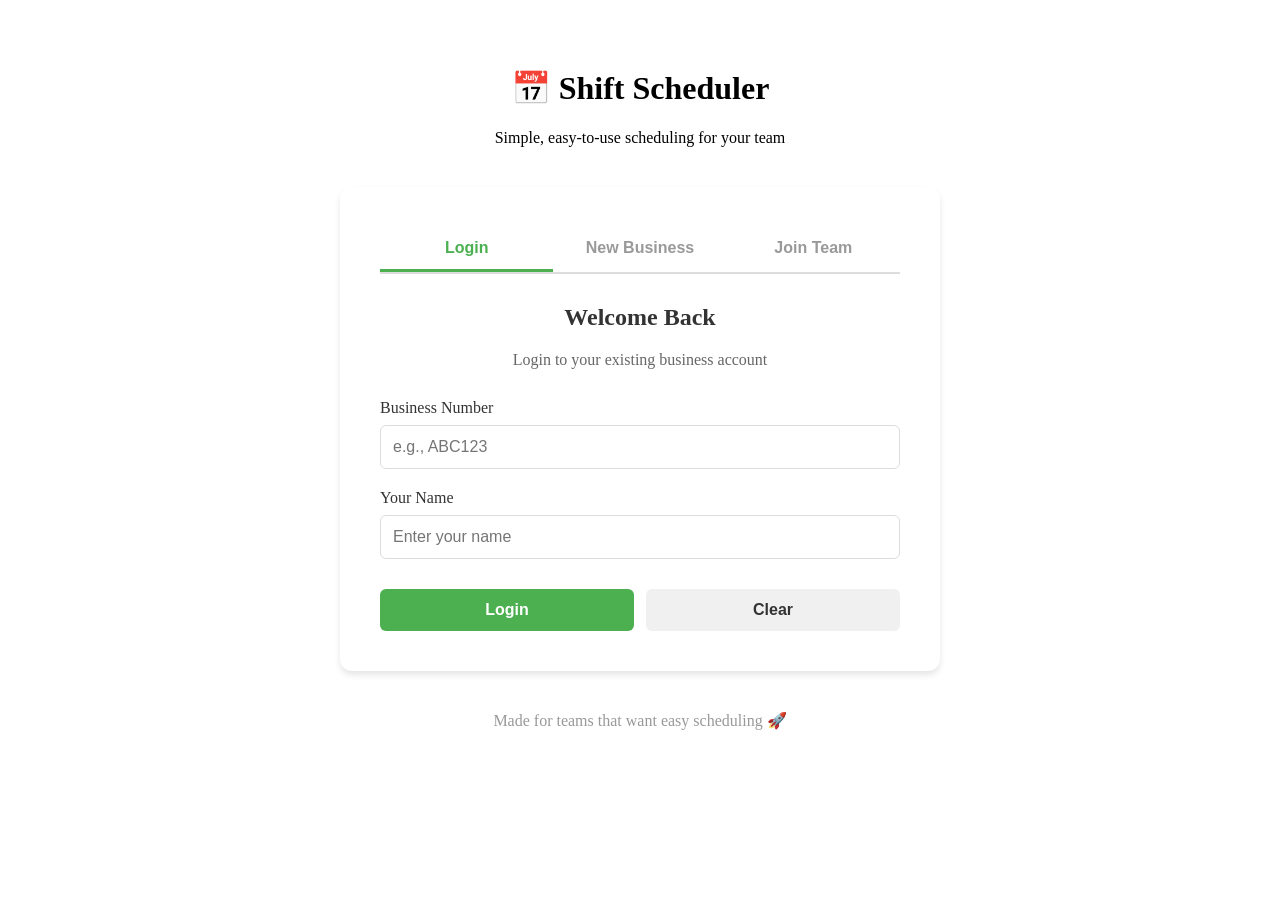
==== templates/login.html @ b57e7d48 "Initial commit: Clean state for Shift Scheduler" ====
<!DOCTYPE html>
<html lang="en">
<head>
    <meta charset="UTF-8">
    <meta name="viewport" content="width=device-width, initial-scale=1.0">
    <title>Login - Shift Scheduler</title>
    <link rel="stylesheet" href="{{ url_for('static', filename='style.css') }}">
    <style>
        .login-container {
            max-width: 600px;
            margin: 0 auto;
            padding: 40px 20px;
        }

        .login-card {
            background: white;
            border-radius: 12px;
            box-shadow: 0 4px 6px rgba(0, 0, 0, 0.1);
            padding: 40px;
            margin-bottom: 20px;
        }

        .login-card h2 {
            margin-top: 0;
            color: #333;
            text-align: center;
            font-size: 24px;
        }

        .login-card p {
            color: #666;
            text-align: center;
            margin-bottom: 30px;
        }

        .form-group {
            margin-bottom: 20px;
        }

        .form-group label {
            display: block;
            margin-bottom: 8px;
            color: #333;
            font-weight: 500;
        }

        .form-group input,
        .form-group select {
            width: 100%;
            padding: 12px;
            border: 1px solid #ddd;
            border-radius: 6px;
            font-size: 16px;
            box-sizing: border-box;
            transition: border-color 0.3s;
        }

        .form-group input:focus,
        .form-group select:focus {
            outline: none;
            border-color: #4CAF50;
            box-shadow: 0 0 5px rgba(76, 175, 80, 0.3);
        }

        .button-group {
            display: flex;
            gap: 12px;
            margin-top: 30px;
        }

        .button-group button {
            flex: 1;
            padding: 12px 24px;
            font-size: 16px;
            border: none;
            border-radius: 6px;
            cursor: pointer;
            font-weight: 600;
            transition: all 0.3s;
        }

        .btn-primary {
            background: #4CAF50;
            color: white;
        }

        .btn-primary:hover {
            background: #45a049;
            transform: translateY(-2px);
            box-shadow: 0 4px 12px rgba(76, 175, 80, 0.3);
        }

        .btn-secondary {
            background: #f0f0f0;
            color: #333;
            border: 2px solid #ddd;
        }

        .btn-secondary:hover {
            background: #e8e8e8;
            border-color: #4CAF50;
        }

        .divider {
            text-align: center;
            margin: 30px 0;
            color: #999;
            position: relative;
        }

        .divider::before {
            content: '';
            position: absolute;
            left: 0;
            top: 50%;
            width: 100%;
            height: 1px;
            background: #ddd;
        }

        .divider span {
            background: white;
            position: relative;
            padding: 0 10px;
        }

        .error-message {
            background: #ffebee;
            color: #c62828;
            padding: 12px;
            border-radius: 6px;
            margin-bottom: 20px;
            display: none;
        }

        .success-message {
            background: #e8f5e9;
            color: #2e7d32;
            padding: 12px;
            border-radius: 6px;
            margin-bottom: 20px;
            display: none;
        }

        .loading {
            display: none;
            text-align: center;
            color: #666;
        }

        .spinner {
            display: inline-block;
            width: 20px;
            height: 20px;
            border: 3px solid #f0f0f0;
            border-top: 3px solid #4CAF50;
            border-radius: 50%;
            animation: spin 1s linear infinite;
        }

        @keyframes spin {
            0% { transform: rotate(0deg); }
            100% { transform: rotate(360deg); }
        }

        .tabs {
            display: flex;
            gap: 0;
            margin-bottom: 30px;
            border-bottom: 2px solid #ddd;
        }

        .tab-button {
            flex: 1;
            padding: 12px;
            background: none;
            border: none;
            cursor: pointer;
            font-weight: 600;
            color: #999;
            font-size: 16px;
            border-bottom: 3px solid transparent;
            transition: all 0.3s;
        }

        .tab-button.active {
            color: #4CAF50;
            border-bottom-color: #4CAF50;
        }

        .tab-button:hover {
            color: #4CAF50;
        }

        .tab-content {
            display: none;
        }

        .tab-content.active {
            display: block;
        }

        .features-list-login {
            list-style: none;
            padding: 0;
            margin: 20px 0;
        }

        .features-list-login li {
            padding: 10px 0;
            color: #666;
            display: flex;
            align-items: center;
            gap: 10px;
        }

        .features-list-login li::before {
            content: '✓';
            color: #4CAF50;
            font-weight: bold;
            font-size: 18px;
        }
    </style>
</head>
<body>
    <div class="login-container">
        <header style="text-align: center; margin-bottom: 40px;">
            <div class="header-content">
                <h1>📅 Shift Scheduler</h1>
                <p>Simple, easy-to-use scheduling for your team</p>
            </div>
        </header>

        <div class="login-card">
            <div id="errorMessage" class="error-message"></div>
            <div id="successMessage" class="success-message"></div>

            <div class="tabs">
                <button class="tab-button active" onclick="switchTab('login')">Login</button>
                <button class="tab-button" onclick="switchTab('register')">New Business</button>
                <button class="tab-button" onclick="switchTab('join')">Join Team</button>
            </div>

            <!-- LOGIN TAB -->
            <div id="login" class="tab-content active">
                <h2>Welcome Back</h2>
                <p>Login to your existing business account</p>

                <form id="loginForm">
                    <div class="form-group">
                        <label for="businessNumber">Business Number</label>
                        <input type="text" id="businessNumber" placeholder="e.g., ABC123" required>
                    </div>
                    
                    <div class="form-group">
                        <label for="userName">Your Name</label>
                        <input type="text" id="userName" placeholder="Enter your name" required>
                    </div>

                    <div id="loginLoading" class="loading">
                        <div class="spinner"></div>
                        <p>Checking credentials...</p>
                    </div>

                    <div class="button-group">
                        <button type="submit" class="btn-primary">Login</button>
                        <button type="reset" class="btn-secondary">Clear</button>
                    </div>
                </form>
            </div>

            <!-- REGISTER TAB -->
            <div id="register" class="tab-content">
                <h2>Create New Business</h2>
                <p>Start scheduling with your team</p>

                <form id="registerForm">
                    <div class="form-group">
                        <label for="regBusinessName">Business Name</label>
                        <input type="text" id="regBusinessName" placeholder="e.g., Acme Hospital" required>
                    </div>

                    <div class="form-group">
                        <label for="regManagerName">Your Name</label>
                        <input type="text" id="regManagerName" placeholder="Enter your name" required>
                    </div>

                    <div id="registerLoading" class="loading">
                        <div class="spinner"></div>
                        <p>Creating business...</p>
                    </div>

                    <div class="button-group">
                        <button type="submit" class="btn-primary">Create Business</button>
                        <button type="reset" class="btn-secondary">Clear</button>
                    </div>
                </form>

                <div class="divider"><span>or</span></div>

                <div style="background: #f9f9f9; padding: 15px; border-radius: 6px; margin-top: 20px;">
                    <p style="margin: 0 0 10px 0; font-weight: 600; color: #333;">You'll get:</p>
                    <ul class="features-list-login">
                        <li>Unique business number to share with team</li>
                        <li>Worker & shift management</li>
                        <li>Interest-based scheduling</li>
                        <li>AI-powered schedule optimization</li>
                    </ul>
                </div>
            </div>

            <!-- JOIN TAB -->
            <div id="join" class="tab-content">
                <h2>Join an Existing Team</h2>
                <p>Use your team's business number to join</p>

                <form id="joinForm">
                    <div class="form-group">
                        <label for="joinBusinessNumber">Business Number</label>
                        <input type="text" id="joinBusinessNumber" placeholder="Ask your manager for this" required>
                    </div>

                    <div class="form-group">
                        <label for="joinName">Your Full Name</label>
                        <input type="text" id="joinName" placeholder="Enter your name" required>
                    </div>

                    <div class="form-group">
                        <label for="joinRole">Your Role</label>
                        <select id="joinRole" required>
                            <option value="">-- Select Role --</option>
                            <option value="Worker">Worker</option>
                            <option value="Manager">Manager (if authorized)</option>
                        </select>
                    </div>

                    <div id="joinLoading" class="loading">
                        <div class="spinner"></div>
                        <p>Joining team...</p>
                    </div>

                    <div class="button-group">
                        <button type="submit" class="btn-primary">Join Team</button>
                        <button type="reset" class="btn-secondary">Clear</button>
                    </div>
                </form>
            </div>
        </div>

        <footer style="text-align: center; color: #999; margin-top: 40px;">
            <p>Made for teams that want easy scheduling 🚀</p>
        </footer>
    </div>

    <script>
        function switchTab(tabName) {
            // Hide all tabs
            document.querySelectorAll('.tab-content').forEach(el => {
                el.classList.remove('active');
            });
            document.querySelectorAll('.tab-button').forEach(el => {
                el.classList.remove('active');
            });

            // Show selected tab
            document.getElementById(tabName).classList.add('active');
            event.target.classList.add('active');

            // Clear messages
            clearMessages();
        }

        function showError(message) {
            const el = document.getElementById('errorMessage');
            el.textContent = message;
            el.style.display = 'block';
            setTimeout(() => { el.style.display = 'none'; }, 5000);
        }

        function showSuccess(message) {
            const el = document.getElementById('successMessage');
            el.textContent = message;
            el.style.display = 'block';
        }

        function clearMessages() {
            document.getElementById('errorMessage').style.display = 'none';
            document.getElementById('successMessage').style.display = 'none';
        }

        function showLoading(loadingId, show) {
            const el = document.getElementById(loadingId);
            el.style.display = show ? 'block' : 'none';
        }

        // LOGIN FORM
        document.getElementById('loginForm').addEventListener('submit', async (e) => {
            e.preventDefault();
            clearMessages();
            showLoading('loginLoading', true);

            const businessNumber = document.getElementById('businessNumber').value.trim();
            const userName = document.getElementById('userName').value.trim();

            if (!businessNumber || !userName) {
                showError('Please fill in all fields');
                showLoading('loginLoading', false);
                return;
            }

            try {
                const response = await fetch(`/api/login`, {
                    method: 'POST',
                    headers: { 'Content-Type': 'application/json' },
                    body: JSON.stringify({
                        business_number: businessNumber,
                        user_name: userName
                    })
                });

                const data = await response.json();
                
                if (response.ok && data.success) {
                    showSuccess('Login successful! Redirecting...');
                    setTimeout(() => {
                        if (data.user_role === 'Manager') {
                            window.location.href = '/setup';
                        } else {
                            window.location.href = '/availability';
                        }
                    }, 1000);
                } else {
                    showError(data.error || 'Login failed');
                }
            } catch (error) {
                showError('Error: ' + error.message);
            } finally {
                showLoading('loginLoading', false);
            }
        });

        // REGISTER FORM
        document.getElementById('registerForm').addEventListener('submit', async (e) => {
            e.preventDefault();
            clearMessages();
            showLoading('registerLoading', true);

            const businessName = document.getElementById('regBusinessName').value.trim();
            const managerName = document.getElementById('regManagerName').value.trim();

            if (!businessName || !managerName) {
                showError('Please fill in all fields');
                showLoading('registerLoading', false);
                return;
            }

            try {
                const response = await fetch('/api/register-business', {
                    method: 'POST',
                    headers: { 'Content-Type': 'application/json' },
                    body: JSON.stringify({
                        business_name: businessName,
                        manager_name: managerName
                    })
                });

                const data = await response.json();

                if (response.ok && data.success) {
                    showSuccess(`✅ Business "${data.business_name}" created! Your business number: ${data.business_number}`);
                    setTimeout(() => {
                        window.location.href = '/setup';
                    }, 2000);
                } else {
                    showError(data.error || 'Registration failed');
                }
            } catch (error) {
                showError('Error: ' + error.message);
            } finally {
                showLoading('registerLoading', false);
            }
        });

        // JOIN FORM
        document.getElementById('joinForm').addEventListener('submit', async (e) => {
            e.preventDefault();
            clearMessages();
            showLoading('joinLoading', true);

            const businessNumber = document.getElementById('joinBusinessNumber').value.trim();
            const name = document.getElementById('joinName').value.trim();
            const role = document.getElementById('joinRole').value;

            if (!businessNumber || !name || !role) {
                showError('Please fill in all fields');
                showLoading('joinLoading', false);
                return;
            }

            try {
                const response = await fetch(`/join/${businessNumber}`, {
                    method: 'POST',
                    headers: { 'Content-Type': 'application/json' },
                    body: JSON.stringify({
                        name: name,
                        role: role
                    })
                });

                const data = await response.json();

                if (response.ok && data.success) {
                    showSuccess('Successfully joined team! Redirecting...');
                    setTimeout(() => {
                        if (role === 'Manager') {
                            window.location.href = '/setup';
                        } else {
                            window.location.href = '/availability';
                        }
                    }, 1000);
                } else {
                    showError(data.error || 'Failed to join team');
                }
            } catch (error) {
                showError('Error: ' + error.message);
            } finally {
                showLoading('joinLoading', false);
            }
        });
    </script>
</body>
</html>
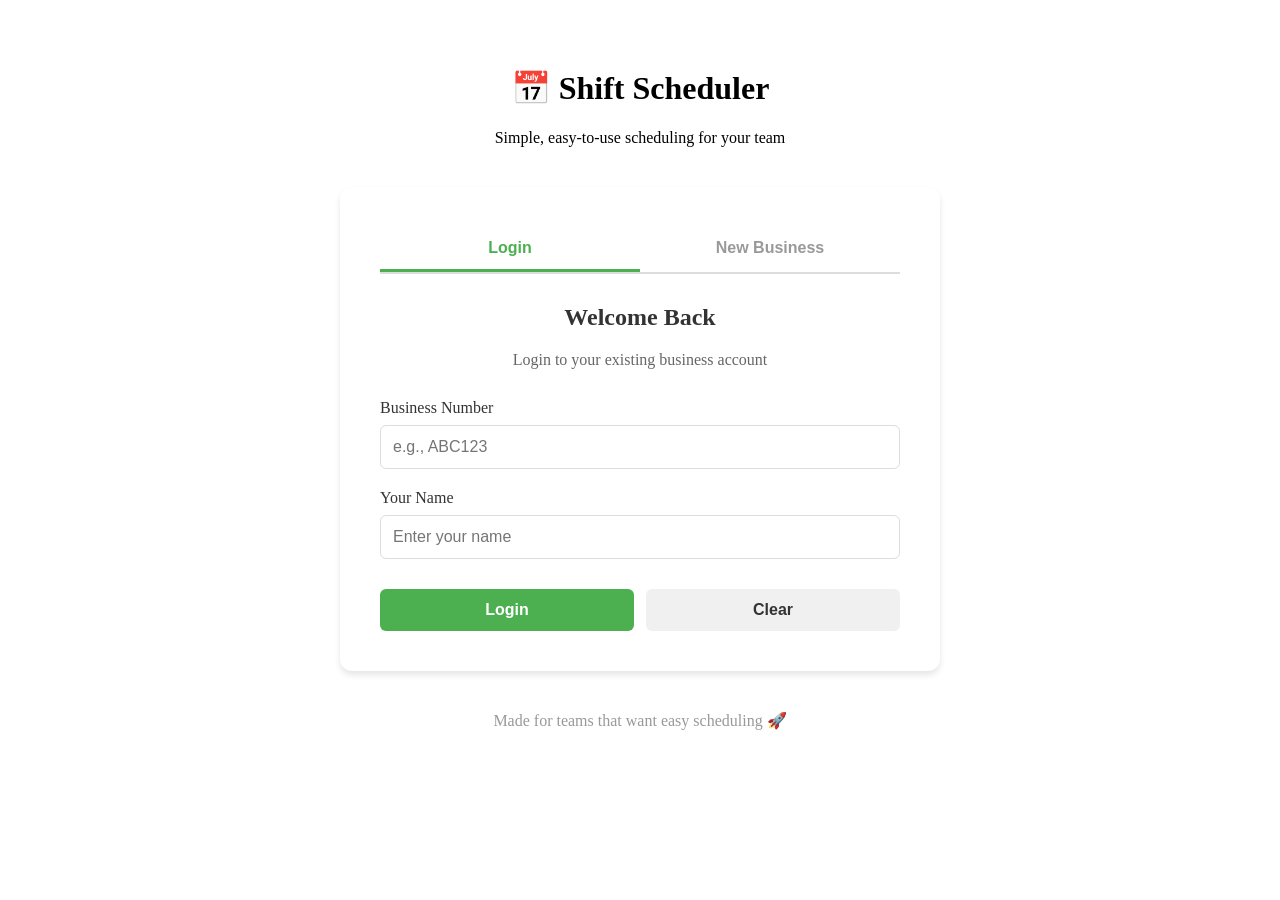
==== commit cda45500: "fixed system" ====
--- a/templates/login.html
+++ b/templates/login.html
@@ -238,7 +238,6 @@
             <div class="tabs">
                 <button class="tab-button active" onclick="switchTab('login')">Login</button>
                 <button class="tab-button" onclick="switchTab('register')">New Business</button>
-                <button class="tab-button" onclick="switchTab('join')">Join Team</button>
             </div>
 
             <!-- LOGIN TAB -->
@@ -310,41 +309,8 @@
             </div>
 
             <!-- JOIN TAB -->
-            <div id="join" class="tab-content">
-                <h2>Join an Existing Team</h2>
-                <p>Use your team's business number to join</p>
-
-                <form id="joinForm">
-                    <div class="form-group">
-                        <label for="joinBusinessNumber">Business Number</label>
-                        <input type="text" id="joinBusinessNumber" placeholder="Ask your manager for this" required>
-                    </div>
-
-                    <div class="form-group">
-                        <label for="joinName">Your Full Name</label>
-                        <input type="text" id="joinName" placeholder="Enter your name" required>
-                    </div>
-
-                    <div class="form-group">
-                        <label for="joinRole">Your Role</label>
-                        <select id="joinRole" required>
-                            <option value="">-- Select Role --</option>
-                            <option value="Worker">Worker</option>
-                            <option value="Manager">Manager (if authorized)</option>
-                        </select>
-                    </div>
-
-                    <div id="joinLoading" class="loading">
-                        <div class="spinner"></div>
-                        <p>Joining team...</p>
-                    </div>
-
-                    <div class="button-group">
-                        <button type="submit" class="btn-primary">Join Team</button>
-                        <button type="reset" class="btn-secondary">Clear</button>
-                    </div>
-                </form>
-            </div>
+            <!-- This option has been removed -->
+
         </div>
 
         <footer style="text-align: center; color: #999; margin-top: 40px;">
@@ -481,52 +447,9 @@
             }
         });
 
-        // JOIN FORM
-        document.getElementById('joinForm').addEventListener('submit', async (e) => {
-            e.preventDefault();
-            clearMessages();
-            showLoading('joinLoading', true);
-
-            const businessNumber = document.getElementById('joinBusinessNumber').value.trim();
-            const name = document.getElementById('joinName').value.trim();
-            const role = document.getElementById('joinRole').value;
-
-            if (!businessNumber || !name || !role) {
-                showError('Please fill in all fields');
-                showLoading('joinLoading', false);
-                return;
-            }
-
-            try {
-                const response = await fetch(`/join/${businessNumber}`, {
-                    method: 'POST',
-                    headers: { 'Content-Type': 'application/json' },
-                    body: JSON.stringify({
-                        name: name,
-                        role: role
-                    })
-                });
-
-                const data = await response.json();
-
-                if (response.ok && data.success) {
-                    showSuccess('Successfully joined team! Redirecting...');
-                    setTimeout(() => {
-                        if (role === 'Manager') {
-                            window.location.href = '/setup';
-                        } else {
-                            window.location.href = '/availability';
-                        }
-                    }, 1000);
-                } else {
-                    showError(data.error || 'Failed to join team');
-                }
-            } catch (error) {
-                showError('Error: ' + error.message);
-            } finally {
-                showLoading('joinLoading', false);
-            }
-        });
+        // JOIN FORM - REMOVED
+        // Users should login with their business number and name instead
+
     </script>
 </body>
 </html>
